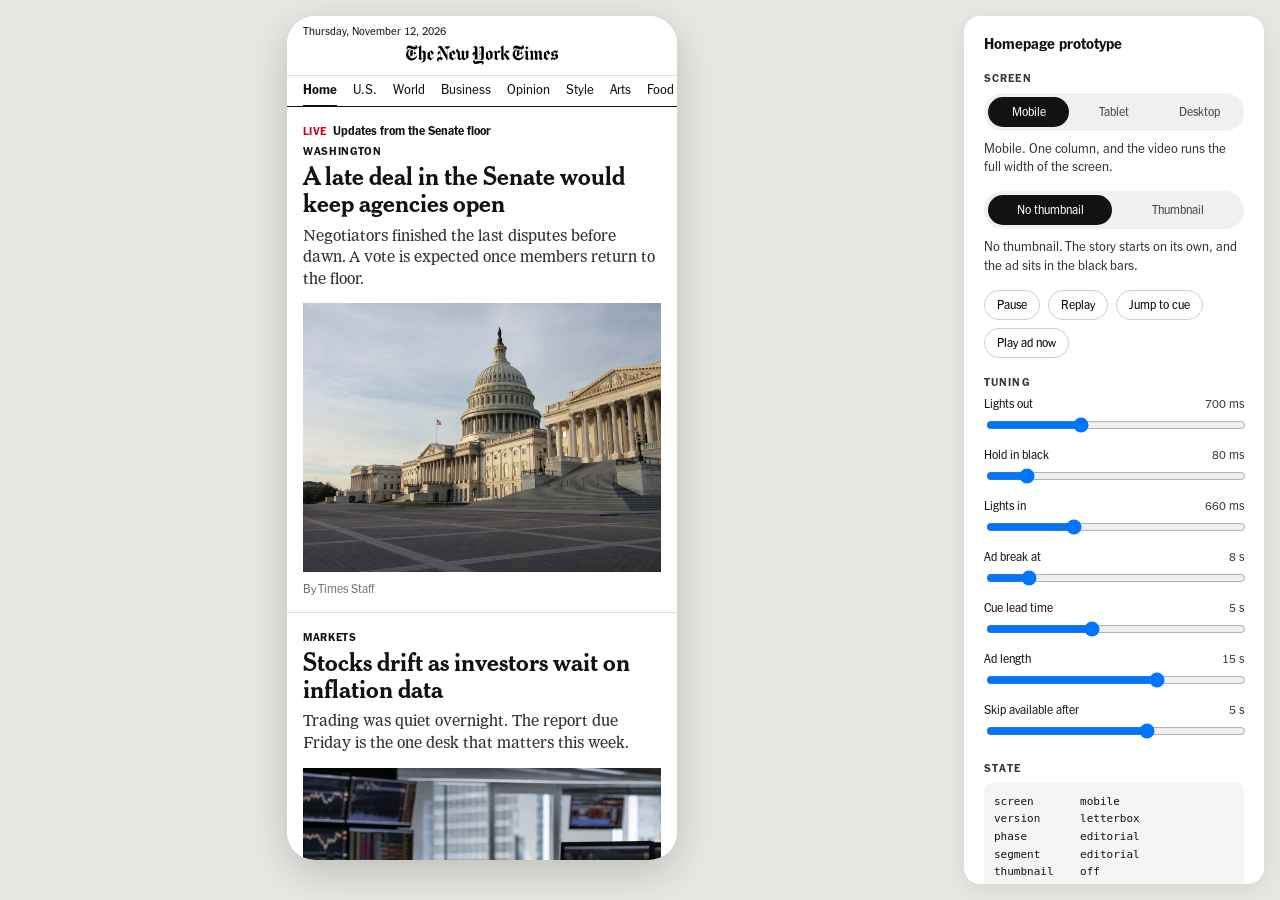
==== index.html @ c574f0b3 "Publish the responsive homepage video prototype. Co-authored-by: Cursor <cursoragent@cursor.com>" ====
<!doctype html>
<html lang="en">
<head>
  <meta charset="utf-8" />
  <meta name="viewport" content="width=device-width, initial-scale=1" />
  <title>Homepage prototype: Style</title>
  <link rel="stylesheet" href="styles.css" />
</head>
<body data-version="letterbox" data-layout="mobile">
  <main class="stage">

    <section class="phone" aria-label="Homepage">
      <header class="site-head">
        <p class="home-date">Thursday, November 12, 2026</p>
        <img class="masthead" src="media/nyt-logo.svg" alt="The New York Times">
        <nav class="chips" aria-label="Sections">
          <button class="is-active" type="button">Home</button>
          <button type="button">U.S.</button>
          <button type="button">World</button>
          <button type="button">Business</button>
          <button type="button">Opinion</button>
          <button type="button" id="styleJump">Style</button>
          <button type="button">Arts</button>
          <button type="button">Food</button>
          <button type="button">Travel</button>
        </nav>
      </header>

      <div class="home-scroll" id="homeScroll" tabindex="0">
        <div class="home-lead">
          <article class="story story-lead">
            <p class="live"><span>Live</span> Updates from the Senate floor</p>
            <p class="kicker">Washington</p>
            <h2 class="story-title">A late deal in the Senate would keep agencies open</h2>
            <p class="story-dek">Negotiators finished the last disputes before dawn. A vote is expected once members return to the floor.</p>
            <img class="photo" src="media/photo-senate.jpg" alt="">
            <p class="byline">By Times Staff</p>
          </article>

          <div class="home-rail">
            <article class="story">
              <p class="kicker">Markets</p>
              <h2 class="story-title">Stocks drift as investors wait on inflation data</h2>
              <p class="story-dek">Trading was quiet overnight. The report due Friday is the one desk that matters this week.</p>
              <img class="photo" src="media/photo-markets.jpg" alt="">
              <p class="byline">By Times Staff</p>
            </article>

            <article class="story">
              <p class="kicker">Weather</p>
              <h2 class="story-title">A long storm system stretches across the Midwest</h2>
              <p class="story-dek">Rain moves in from the west tonight, with colder air behind it by the weekend.</p>
              <p class="byline">By Times Staff</p>
            </article>
          </div>
        </div>

        <section class="feed-section" id="style">
          <h2 class="feed-section-title">Style</h2>

          <div class="section-grid">
            <div class="style-main">
              <div class="style-copy">
                <p class="kicker">Fashion Week</p>
                <h3 class="story-title">Fashion week looks that made it into our Spotlight for 2026</h3>
                <p class="story-dek">The coat, the shoe, and the bag that left the tents and ended up on the sidewalk.</p>
              </div>

              <div class="section-side">
                <article class="story story-compact">
                  <h3 class="story-title">The coat that took over the front row</h3>
                  <p class="byline">By Times Staff</p>
                </article>

                <article class="story story-compact">
                  <h3 class="story-title">Five bags that explained the season</h3>
                  <p class="byline">By Times Staff</p>
                </article>
              </div>
            </div>

            <div class="style-player">
            <div class="player" id="player" data-version="letterbox" data-state="editorial" data-segment="editorial">
              <video
                id="editorial"
                class="media editorial"
                src="media/editorial.mp4"
                playsinline
                muted
                preload="auto"
              ></video>

              <div class="ad-frame" id="adFrame">
                <img src="frame-media/ad-frame.png" alt="Sponsored by Louis Vuitton. Fashion Weeks Looks that spotlight Fall 2026.">
              </div>

              <div class="ad-backdrop" id="adBackdrop"></div>
              <div class="ad-stage" id="adStage">
                <video
                  id="ad"
                  class="media"
                  src="media/ad.mp4"
                  playsinline
                  muted
                  preload="auto"
                ></video>
                <div class="on-video">
                  <div class="ad-meta">
                    <span class="slug">AD</span>
                    <span class="timer" id="adTimer">0:15</span>
                  </div>
                </div>
              </div>

              <div class="chrome" id="chrome">
                <img class="mark" src="media/super-t.svg" alt="The New York Times">
                <div class="controls">
                  <button class="icon-btn" id="expandBtn" type="button" aria-label="Expand">
                    <svg viewBox="0 0 24 24" aria-hidden="true">
                      <path d="M14 5h5v5M19 5l-6 6M10 19H5v-5M5 19l6-6"/>
                    </svg>
                  </button>
                  <button class="icon-btn is-muted" id="muteBtn" type="button" aria-label="Unmute" aria-pressed="true">
                    <svg class="icon-sound" viewBox="0 0 24 24" aria-hidden="true">
                      <path d="M4.5 10h2.8L12 6.2v11.6L7.3 14H4.5v-4z"/>
                    </svg>
                    <svg class="icon-muted" viewBox="0 0 24 24" aria-hidden="true">
                      <path d="M4.5 10h2.8L12 6.2v11.6L7.3 14H4.5v-4zM16 9.5l4.5 5M20.5 9.5l-4.5 5"/>
                    </svg>
                  </button>
                  <button class="icon-btn" id="shareBtn" type="button" aria-label="Copy link">
                    <svg viewBox="0 0 24 24" aria-hidden="true">
                      <path d="M10 13.2a3.6 3.6 0 0 0 5.1.4l1.8-1.8a3.6 3.6 0 0 0-5.1-5.1l-1 1"/>
                      <path d="M14 10.8a3.6 3.6 0 0 0-5.1-.4l-1.8 1.8a3.6 3.6 0 0 0 5.1 5.1l1-1"/>
                    </svg>
                  </button>
                </div>
                <p class="credit">The New York Times</p>
              </div>

              <div class="brand-card" id="brandCard">
                <img class="brand-logo" src="media/louis-vuitton.svg" alt="Louis Vuitton">
                <p>Fall Collection 2026.</p>
                <span class="cta">Explore</span>
              </div>

              <p class="continues" id="continues">Video continues after advertisement</p>
              <div class="cue-pill" id="cuePill">Ad starts in <span id="cueCount">5</span></div>
              <button class="skip" id="skipBtn" type="button">Skip ad in 5</button>

              <div class="blackout" id="blackout"></div>

              <button class="play-toggle" id="playToggle" type="button" aria-label="Play">
                <svg viewBox="0 0 24 24" aria-hidden="true">
                  <path d="M9 7.2v9.6l8-4.8-8-4.8z" fill="currentColor"/>
                </svg>
              </button>

              <div class="progress">
                <div class="progress-fill" id="progressFill"></div>
                <div class="progress-knob" id="progressKnob"></div>
              </div>
            </div>

            <p class="caption">Alex Pena, Stephanie Figgins, Axel Boada and Caroline Kim</p>
            </div>
          </div>
        </section>

        <section class="feed-section" id="food">
          <h2 class="feed-section-title">Food</h2>
          <article class="story">
            <p class="kicker">Weeknight</p>
            <h3 class="story-title">A pot of beans that gets better every day</h3>
            <p class="story-dek">Start it on Sunday. By Wednesday it is the whole dinner.</p>
            <img class="photo" src="media/photo-food.jpg" alt="">
            <p class="byline">By Times Staff</p>
          </article>
        </section>
      </div>
    </section>

    <aside class="panel">
      <h2>Homepage prototype</h2>
      <h3>Screen</h3>
      <div class="layout-switch" role="group" aria-label="Screen size">
        <button class="is-on" id="layoutMobile" type="button" aria-pressed="true">Mobile</button>
        <button id="layoutTablet" type="button" aria-pressed="false">Tablet</button>
        <button id="layoutDesktop" type="button" aria-pressed="false">Desktop</button>
      </div>
      <p class="panel-lead" id="layoutNote">Mobile. One column, and the video runs the full width of the screen.</p>

      <div class="version-switch" role="group" aria-label="Video version">
        <button class="is-on" id="verLetterbox" type="button" aria-pressed="true">No thumbnail</button>
        <button id="verFrame" type="button" aria-pressed="false">Thumbnail</button>
      </div>
      <p class="panel-lead" id="switchNote">No thumbnail. The story starts on its own, and the ad sits in the black bars.</p>

      <div class="buttons">
        <button class="btn" id="playBtn" type="button">Pause</button>
        <button class="btn" id="replayBtn" type="button">Replay</button>
        <button class="btn" id="jumpBtn" type="button">Jump to cue</button>
        <button class="btn" id="triggerBtn" type="button">Play ad now</button>
      </div>

      <h3>Tuning</h3>

      <div class="frame-only">
        <label class="field">
          <span>Thumbnail length <output id="o-frameDuration"></output></span>
          <input type="range" id="s-frameDuration" min="1" max="4" step="0.5" value="2" />
        </label>
        <label class="field">
          <span>Thumbnail leads by <output id="o-frameLead"></output></span>
          <input type="range" id="s-frameLead" min="0" max="3" step="0.5" value="1" />
        </label>
      </div>

      <label class="field">
        <span>Lights out <output id="o-lightsOut"></output></span>
        <input type="range" id="s-lightsOut" min="200" max="1600" step="20" value="700" />
      </label>
      <label class="field">
        <span>Hold in black <output id="o-holdBlack"></output></span>
        <input type="range" id="s-holdBlack" min="0" max="600" step="20" value="80" />
      </label>
      <label class="field">
        <span>Lights in <output id="o-lightsIn"></output></span>
        <input type="range" id="s-lightsIn" min="200" max="1600" step="20" value="650" />
      </label>
      <label class="field">
        <span>Ad break at <output id="o-breakAt"></output></span>
        <input type="range" id="s-breakAt" min="6" max="20" step="1" value="8" />
      </label>
      <label class="field">
        <span>Cue lead time <output id="o-cueLead"></output></span>
        <input type="range" id="s-cueLead" min="3" max="8" step="1" value="5" />
      </label>
      <label class="field">
        <span>Ad length <output id="o-adDuration"></output></span>
        <input type="range" id="s-adDuration" min="5" max="20" step="1" value="15" />
      </label>
      <label class="field">
        <span>Skip available after <output id="o-skipAfter"></output></span>
        <input type="range" id="s-skipAfter" min="0" max="8" step="1" value="5" />
      </label>

      <h3>State</h3>
      <pre class="readout" id="readout"></pre>

      <h3>What you can move</h3>
      <ul class="notes">
        <li><b>Before the break:</b> “Ad starts in” sits on the editorial picture.</li>
        <li><b>On the ad:</b> “Video continues after advertisement,” AD slug, remaining time, skip, and the Louis Vuitton line.</li>
        <li>None of that type is burned into either clip.</li>
      </ul>
    </aside>

  </main>

  <script src="main.js"></script>
</body>
</html>
---- styles.css ----
@font-face {
  font-family: "NYT Cheltenham";
  src: url("fonts/NYTCheltenhamBold.otf") format("opentype");
  font-weight: 700;
  font-style: normal;
  font-display: swap;
}

@font-face {
  font-family: "NYT Cheltenham";
  src: url("fonts/NYTCheltenhamMedium.otf") format("opentype");
  font-weight: 500;
  font-style: normal;
  font-display: swap;
}

@font-face {
  font-family: "NYT Imperial";
  src: url("fonts/NYTImperialRegular.otf") format("opentype");
  font-weight: 400;
  font-style: normal;
  font-display: swap;
}

@font-face {
  font-family: "NYT Franklin";
  src: url("fonts/NYTFranklinMedium.otf") format("opentype");
  font-weight: 500;
  font-style: normal;
  font-display: swap;
}

@font-face {
  font-family: "NYT Franklin";
  src: url("fonts/NYTFranklinBold.otf") format("opentype");
  font-weight: 700;
  font-style: normal;
  font-display: swap;
}

:root {
  --ink: #121212;
  --ink-soft: #363636;
  --paper: #ffffff;
  --hairline: #dfdfdf;
  --serif: "NYT Cheltenham", Georgia, "Times New Roman", serif;
  --text: "NYT Imperial", Georgia, "Times New Roman", serif;
  --sans: "NYT Franklin", "Helvetica Neue", Arial, sans-serif;
  --ui-font: var(--sans);
  --ui-weight: 500;
}

* { box-sizing: border-box; }

body {
  margin: 0;
  min-height: 100vh;
  background: #e8e7e3;
  color: var(--ink);
  font-family: var(--sans);
  font-weight: 500;
}

.stage {
  min-height: 100vh;
  display: flex;
  justify-content: center;
  align-items: flex-start;
  padding: 16px 332px 16px 16px;
}

.phone {
  --gutter: 16px;
  flex: none;
  width: min(390px, 100%);
  height: min(844px, calc(100vh - 32px));
  display: flex;
  flex-direction: column;
  background: var(--paper);
  border-radius: 28px;
  box-shadow: 0 12px 40px rgba(0, 0, 0, 0.18);
  overflow: hidden;
}

.site-head {
  flex: none;
  background: #fff;
  border-bottom: 1px solid #121212;
}

.masthead {
  display: block;
  height: 20px;
  width: auto;
  margin: 8px auto 10px;
}

.home-scroll {
  flex: 1;
  overflow-x: hidden;
  overflow-y: auto;
  overscroll-behavior: contain;
  background: #fff;
  outline: none;
  scrollbar-width: none;
}

.home-scroll::-webkit-scrollbar { display: none; }

.home-date {
  margin: 0;
  padding: 10px var(--gutter) 0;
  font-family: var(--sans);
  font-size: 11px;
  font-weight: 500;
  line-height: 1;
  color: #121212;
}

.chips {
  display: flex;
  gap: 16px;
  overflow-x: auto;
  padding: 0 var(--gutter);
  background: #fff;
  border-top: 1px solid var(--hairline);
  scrollbar-width: none;
}

.chips::-webkit-scrollbar { display: none; }

.chips button {
  flex: none;
  margin: 0;
  padding: 8px 0 9px;
  border: 0;
  background: none;
  color: #121212;
  font-family: var(--sans);
  font-size: 13px;
  font-weight: 500;
  line-height: 1;
  cursor: pointer;
}

.chips button.is-active {
  font-weight: 700;
  box-shadow: inset 0 -1px 0 #121212;
}

.story {
  padding: 18px var(--gutter) 16px;
  border-bottom: 1px solid var(--hairline);
}

.feed-section .story { border-bottom-color: var(--hairline); }

.story-compact { padding-top: 14px; padding-bottom: 14px; }

.live {
  display: flex;
  align-items: center;
  gap: 6px;
  margin: 0 0 8px;
  font-family: var(--sans);
  font-size: 12px;
  font-weight: 700;
  line-height: 1;
}

.live span {
  color: #d0021b;
  letter-spacing: 0.04em;
  text-transform: uppercase;
  font-size: 11px;
}

.kicker {
  margin: 0 0 6px;
  font-family: var(--sans);
  font-size: 11px;
  font-weight: 700;
  letter-spacing: 0.06em;
  text-transform: uppercase;
  color: #121212;
}

.story-title {
  margin: 0 0 8px;
  font-family: var(--serif);
  font-weight: 700;
  font-size: 26px;
  line-height: 1.05;
}

.story-compact .story-title {
  font-family: var(--serif);
  font-size: 18px;
  font-weight: 500;
  line-height: 1.15;
}

.story-dek {
  margin: 0;
  font-family: var(--text);
  font-weight: 400;
  font-size: 16px;
  line-height: 1.35;
  color: #333;
}

.byline {
  margin: 10px 0 0;
  font-family: var(--sans);
  font-size: 12px;
  font-weight: 500;
  color: #727272;
}

.photo {
  display: block;
  width: 100%;
  height: auto;
  aspect-ratio: 4 / 3;
  margin-top: 12px;
  object-fit: cover;
  object-position: center;
  background: #d5d0c6;
}

.feed-section-title {
  margin: 0;
  padding: 18px var(--gutter) 2px;
  border-top: 1px solid #121212;
  font-family: var(--serif);
  font-size: 26px;
  font-weight: 700;
  line-height: 1;
}

#style { scroll-margin-top: 8px; }

.style-copy {
  padding: 18px var(--gutter) 0;
}

.style-player {
  padding: 0 var(--gutter) 16px;
  border-bottom: 1px solid var(--hairline);
}

.style-player .player {
  display: block;
  width: 100%;
  margin: 16px 0 0;
}

.section-grid {
  display: grid;
  grid-template-columns: minmax(0, 1fr);
  grid-template-areas:
    "copy"
    "player"
    "side";
}

.style-main { display: contents; }
.style-copy { grid-area: copy; }
.style-player { grid-area: player; }
.section-side { grid-area: side; min-width: 0; }

.caption {
  margin: 8px 0 0;
  font-family: var(--ui-font);
  font-size: 12px;
  font-weight: var(--ui-weight);
  line-height: 1.4;
  text-align: center;
  color: #8a8a8a;
}

/* ---------- Player (same as the article prototype) ---------- */
.player {
  position: relative;
  width: 100%;
  aspect-ratio: 9 / 16;
  background: #000;
  overflow: hidden;
  container-type: inline-size;
  font-family: var(--ui-font);
  --edge: 16px;
}

.media {
  position: absolute;
  inset: 0;
  width: 100%;
  height: 100%;
  object-fit: cover;
  background: #000;
}

.ad-backdrop {
  position: absolute;
  inset: 0;
  background: #000;
  opacity: 0;
  z-index: 1;
  pointer-events: none;
}

#player[data-segment="ad"] .ad-backdrop { opacity: 1; }
#player[data-segment="ad"] .editorial { opacity: 0; }

.ad-stage {
  position: absolute;
  left: 0;
  right: 0;
  top: 50%;
  width: 100%;
  aspect-ratio: 4 / 3;
  transform: translateY(-50%);
  opacity: 0;
  z-index: 2;
}

#player[data-segment="ad"] .ad-stage { opacity: 1; }

.on-video {
  position: absolute;
  inset: 0;
  z-index: 2;
  pointer-events: none;
}

.ad-meta {
  position: absolute;
  top: 12px;
  left: var(--edge);
  display: flex;
  gap: 8px;
  align-items: center;
  opacity: 0;
  transform: translateY(6px);
  transition: opacity 480ms ease, transform 480ms ease;
}

#player[data-segment="ad"] .ad-meta {
  opacity: 1;
  transform: none;
}

.slug,
.timer {
  color: #fff;
  font-size: 13px;
  font-weight: var(--ui-weight);
  line-height: 1;
  padding: 7px 10px;
  border-radius: 999px;
  background: rgba(190, 190, 190, 0.38);
  backdrop-filter: blur(12px);
}

.slug { letter-spacing: 0.04em; }

.brand-card {
  position: absolute;
  left: var(--edge);
  right: 16px;
  bottom: 23px;
  z-index: 3;
  color: #fff;
  opacity: 0;
  pointer-events: none;
}

#player[data-segment="ad"] .brand-card { opacity: 1; }

.brand-logo {
  display: block;
  height: 22px;
  width: auto;
  margin: 0 0 12px;
}

.brand-card p {
  margin: 0 0 16px;
  font-size: 12px;
  font-weight: 300;
  line-height: 1.3;
}

.cta {
  display: inline-block;
  background: #fff;
  color: #121212;
  border-radius: 999px;
  padding: 10px 22px;
  font-size: 15px;
  font-weight: var(--ui-weight);
}

.continues,
.cue-pill,
.skip {
  position: absolute;
  z-index: 3;
  color: #fff;
  line-height: 1;
  opacity: 0;
  transform: translateY(-8px);
  transition: opacity 480ms ease, transform 480ms ease;
}

.cue-pill,
.skip {
  top: 24px;
  left: var(--edge);
  font-size: 15px;
  font-weight: var(--ui-weight);
  letter-spacing: 0;
  padding: 11px 18px;
  border-radius: 999px;
  background: rgba(190, 190, 190, 0.38);
  backdrop-filter: blur(16px);
}

.continues {
  left: var(--edge);
  margin: 0;
  font-size: 14px;
  font-weight: var(--ui-weight);
  letter-spacing: 0.02em;
  top: calc(50% - (100cqi * 3 / 8) - 28px);
}

#player[data-segment="ad"] .continues {
  opacity: 1;
  transform: none;
}

.chrome {
  position: absolute;
  inset: 0;
  z-index: 3;
  pointer-events: none;
}

#player[data-segment="ad"] .chrome { opacity: 0; }

.mark {
  position: absolute;
  top: 12px;
  right: var(--edge);
  width: 60px;
  height: 60px;
  object-fit: contain;
}

.controls {
  position: absolute;
  right: var(--edge);
  bottom: 22px;
  display: flex;
  flex-direction: column;
  gap: 16px;
}

.icon-btn {
  width: 32px;
  height: 32px;
  padding: 0;
  border: 0;
  background: transparent;
  color: #fff;
  pointer-events: auto;
  cursor: pointer;
}

.icon-btn svg {
  width: 22px;
  height: 22px;
  fill: none;
  stroke: currentColor;
  stroke-width: 2.4;
  stroke-linecap: round;
  stroke-linejoin: round;
}

.icon-btn .icon-muted { display: none; }
.icon-btn.is-muted .icon-sound { display: none; }
.icon-btn.is-muted .icon-muted { display: block; }

#player[data-segment="ad"] .icon-btn { pointer-events: none; }

.credit {
  position: absolute;
  left: 12px;
  bottom: 18px;
  margin: 0;
  color: #fff;
  font-size: 12px;
  font-weight: var(--ui-weight);
}

#player[data-state="cue"] .cue-pill {
  opacity: 1;
  transform: none;
}

.skip {
  border: 0;
  color: #fff;
  cursor: default;
  pointer-events: none;
}

#player[data-segment="ad"] .skip {
  opacity: 1;
  transform: none;
  pointer-events: auto;
}

.skip.ready { cursor: pointer; }

.blackout {
  position: absolute;
  inset: 0;
  background: #000;
  opacity: 0;
  pointer-events: none;
  z-index: 4;
}

.play-toggle {
  position: absolute;
  top: 50%;
  left: 50%;
  z-index: 6;
  width: 76px;
  height: 76px;
  margin: 0;
  padding: 0;
  border: 0;
  border-radius: 50%;
  background: rgba(20, 20, 20, 0.45);
  color: #fff;
  transform: translate(-50%, -50%);
  cursor: pointer;
  display: none;
}

.player.is-paused .play-toggle { display: grid; place-items: center; }

.play-toggle svg {
  width: 34px;
  height: 34px;
  margin-left: 4px;
}

.progress {
  position: absolute;
  left: 0;
  right: 0;
  bottom: 0;
  height: 8px;
  background: #6e6e6e;
  z-index: 5;
}

.progress-fill {
  height: 100%;
  width: 0;
  background: #141414;
}

.progress-knob {
  position: absolute;
  top: 50%;
  left: 0;
  width: 16px;
  height: 16px;
  border-radius: 50%;
  background: #fff;
  transform: translateY(-50%);
}

/* ---------- Control panel ---------- */
.panel {
  position: fixed;
  top: 16px;
  right: 16px;
  bottom: 16px;
  z-index: 20;
  width: 300px;
  margin: 0;
  overflow: auto;
  background: #fff;
  border-radius: 16px;
  padding: 20px;
  box-shadow: 0 6px 24px rgba(0, 0, 0, 0.08);
  font-size: 13px;
}

.panel h2 { margin: 0 0 8px; font-size: 15px; }

.panel-lead {
  margin: 0 0 14px;
  font-size: 13px;
  line-height: 1.4;
  color: var(--ink-soft);
}

.panel h3 {
  margin: 18px 0 8px;
  font-size: 11px;
  letter-spacing: 0.1em;
  text-transform: uppercase;
  color: var(--ink-soft);
}

.buttons { display: flex; flex-wrap: wrap; gap: 8px; }

.btn {
  font: inherit;
  font-size: 12px;
  background: #fff;
  border: 1px solid #cfcfcf;
  border-radius: 999px;
  padding: 7px 12px;
  cursor: pointer;
}

.btn:hover { border-color: var(--ink); }

.field { display: block; margin-bottom: 10px; }

.field span {
  display: flex;
  justify-content: space-between;
  font-size: 12px;
  margin-bottom: 4px;
}

.field output {
  color: var(--ink-soft);
  font-variant-numeric: tabular-nums;
}

.field input { width: 100%; }

.readout {
  margin: 0;
  padding: 10px;
  background: #f5f5f5;
  border-radius: 8px;
  font-family: ui-monospace, Menlo, monospace;
  font-size: 11px;
  line-height: 1.6;
  white-space: pre;
}

.notes {
  margin: 0;
  padding-left: 16px;
  font-size: 12px;
  line-height: 1.5;
}

.notes li { margin-bottom: 6px; }

.version-switch,
.layout-switch {
  display: grid;
  gap: 4px;
  margin: 0 0 10px;
  padding: 4px;
  background: #f0f0f0;
  border-radius: 999px;
}

.version-switch { grid-template-columns: 1fr 1fr; }
.layout-switch { grid-template-columns: 1fr 1fr 1fr; }

.version-switch button,
.layout-switch button {
  border: 0;
  border-radius: 999px;
  background: transparent;
  color: #444;
  font: inherit;
  font-size: 12px;
  padding: 8px 4px;
  cursor: pointer;
}

.version-switch button.is-on,
.layout-switch button.is-on {
  background: #121212;
  color: #fff;
}

.frame-only { display: none; }
body[data-version="frame"] .frame-only { display: block; }

/* Thumbnail version: sponsored still, then a full-frame ad. */
.ad-frame {
  position: absolute;
  inset: 0;
  z-index: 2;
  opacity: 0;
  pointer-events: none;
  background: #000;
}

.ad-frame img {
  display: block;
  width: 100%;
  height: 100%;
  object-fit: cover;
}

#player[data-version="frame"] .editorial { transition: opacity 520ms ease; }

#player[data-version="frame"][data-state="waiting"] .editorial {
  opacity: 0;
  transition: none;
}

#player[data-version="frame"][data-state="frame"] .ad-frame {
  opacity: 1;
  transition: none;
}

#player[data-version="frame"][data-state="editorial"] .ad-frame,
#player[data-version="frame"][data-state="cue"] .ad-frame,
#player[data-version="frame"][data-state="lights-out"] .ad-frame,
#player[data-version="frame"][data-state="lights-in"] .ad-frame,
#player[data-version="frame"][data-state="ad"] .ad-frame,
#player[data-version="frame"][data-segment="ad"] .ad-frame {
  opacity: 0;
  transition: opacity 520ms ease;
}

#player[data-version="frame"][data-state="frame"] .editorial {
  opacity: 1;
  transition: none;
}

#player[data-version="frame"] .ad-stage {
  inset: 0;
  top: 0;
  width: 100%;
  height: 100%;
  aspect-ratio: auto;
  transform: none;
}

#player[data-version="frame"] .ad-meta { top: 58px; }

#player[data-version="frame"] .continues {
  top: 18px;
  right: 16px;
  text-shadow: 0 1px 8px rgba(0, 0, 0, 0.45);
}

#player[data-version="frame"] .skip {
  top: 54px;
  right: var(--edge);
  left: auto;
}

#player[data-version="frame"] .brand-card::before {
  content: "";
  position: absolute;
  left: -16px;
  right: -16px;
  bottom: -23px;
  height: 210px;
  background: linear-gradient(to top, rgba(0, 0, 0, 0.62), rgba(0, 0, 0, 0));
  z-index: -1;
}

#player[data-version="frame"][data-state="waiting"] .chrome,
#player[data-version="frame"][data-state="frame"] .chrome,
#player[data-version="frame"][data-state="waiting"] .progress,
#player[data-version="frame"][data-state="frame"] .progress {
  opacity: 0;
}

#player[data-version="frame"][data-state="waiting"] .icon-btn,
#player[data-version="frame"][data-state="frame"] .icon-btn,
#player[data-version="frame"][data-state="waiting"] .play-toggle,
#player[data-version="frame"][data-state="frame"] .play-toggle {
  pointer-events: none;
  display: none;
}

/* ---------- Screen sizes ---------- */
body[data-layout="tablet"] .phone {
  --gutter: 28px;
  width: min(834px, 100%);
  height: min(1112px, calc(100vh - 32px));
  border-radius: 18px;
}

body[data-layout="desktop"] .phone {
  --gutter: 40px;
  width: min(1280px, 100%);
  height: calc(100vh - 32px);
  border-radius: 10px;
  box-shadow: 0 10px 36px rgba(0, 0, 0, 0.12);
}

body:is([data-layout="tablet"], [data-layout="desktop"]) .masthead {
  height: 28px;
  margin: 10px auto 12px;
}

body[data-layout="desktop"] .masthead {
  height: 42px;
  margin: 6px auto 14px;
}

body[data-layout="desktop"] .home-date {
  padding-top: 12px;
  font-size: 12px;
}

body:is([data-layout="tablet"], [data-layout="desktop"]) .chips {
  justify-content: center;
  gap: 22px;
}

body[data-layout="desktop"] .chips {
  gap: 26px;
}

body:is([data-layout="tablet"], [data-layout="desktop"]) .chips button {
  font-size: 14px;
  padding: 10px 0 11px;
}

body:is([data-layout="tablet"], [data-layout="desktop"]) .chips button.is-active {
  box-shadow: none;
}

body:is([data-layout="tablet"], [data-layout="desktop"]) .story-title {
  text-wrap: balance;
}

body:is([data-layout="tablet"], [data-layout="desktop"]) .home-lead {
  display: grid;
  grid-template-columns: minmax(0, 1.4fr) minmax(240px, 0.85fr);
  align-items: stretch;
  border-bottom: 0;
}

body[data-layout="desktop"] .home-lead {
  grid-template-columns: minmax(0, 1.85fr) minmax(300px, 0.9fr);
}

body:is([data-layout="tablet"], [data-layout="desktop"]) .home-lead .story {
  border-bottom: 0;
  min-width: 0;
}

body:is([data-layout="tablet"], [data-layout="desktop"]) .home-rail {
  border-left: 1px solid var(--hairline);
}

body:is([data-layout="tablet"], [data-layout="desktop"]) .home-rail .story + .story {
  border-top: 1px solid var(--hairline);
}

body[data-layout="tablet"] .story-lead .story-title { font-size: 32px; }
body[data-layout="tablet"] .feed-section-title { font-size: 28px; }

body[data-layout="desktop"] .story-lead .story-title {
  font-size: 36px;
  line-height: 1.02;
}

body[data-layout="desktop"] .story-lead .story-dek { font-size: 17px; line-height: 1.35; }

body:is([data-layout="tablet"], [data-layout="desktop"]) .home-rail .story-title {
  font-size: 20px;
  font-weight: 700;
  line-height: 1.1;
}


body[data-layout="desktop"] .home-rail .story-title { font-size: 22px; }
body[data-layout="desktop"] .feed-section-title {
  font-size: 28px;
  padding-top: 22px;
}

body:is([data-layout="tablet"], [data-layout="desktop"]) .section-grid {
  grid-template-columns: minmax(0, 1fr) clamp(280px, 42%, 360px);
  grid-template-areas: "main player";
  column-gap: 28px;
  align-items: start;
  padding: 8px var(--gutter) 20px;
}

body[data-layout="desktop"] .section-grid {
  grid-template-columns: minmax(0, 1fr) clamp(300px, 34%, 420px);
  column-gap: 36px;
}

body:is([data-layout="tablet"], [data-layout="desktop"]) .style-main {
  display: flex;
  flex-direction: column;
  grid-area: main;
  min-width: 0;
  align-self: start;
}

body:is([data-layout="tablet"], [data-layout="desktop"]) .style-copy {
  grid-area: auto;
  padding: 8px 0 0;
}

body:is([data-layout="tablet"], [data-layout="desktop"]) .style-player {
  grid-area: player;
  min-width: 0;
  align-self: start;
  padding: 8px 0 0;
  border-bottom: 0;
}

body:is([data-layout="tablet"], [data-layout="desktop"]) .style-player .player {
  margin-top: 0;
}

body[data-layout="tablet"] .style-copy .story-title { font-size: 28px; }

body[data-layout="desktop"] .style-copy .story-title {
  font-size: 32px;
  line-height: 1.05;
}

body[data-layout="desktop"] .style-copy .story-dek { font-size: 17px; line-height: 1.35; }

body:is([data-layout="tablet"], [data-layout="desktop"]) .section-side {
  grid-area: auto;
  display: flex;
  flex-direction: column;
  min-width: 0;
  margin-top: 22px;
  border-top: 1px solid var(--hairline);
}

body:is([data-layout="tablet"], [data-layout="desktop"]) .section-side .story {
  border-bottom: 0;
  padding: 16px 0 14px;
}

body:is([data-layout="tablet"], [data-layout="desktop"]) .section-side .story + .story {
  border-top: 1px solid var(--hairline);
  padding: 16px 0 14px;
}

body[data-layout="desktop"] .story-compact .story-title { font-size: 20px; }

body:is([data-layout="tablet"], [data-layout="desktop"]) #food .story {
  display: grid;
  grid-template-columns: minmax(0, 1fr) minmax(200px, 340px);
  column-gap: 28px;
  align-items: start;
}

body:is([data-layout="tablet"], [data-layout="desktop"]) #food .photo {
  grid-column: 2;
  grid-row: 1 / span 6;
  height: auto;
  margin-top: 0;
}

body[data-layout="desktop"] #food .story-title { font-size: 28px; }

@media (max-width: 1080px) {
  .stage {
    flex-direction: column;
    align-items: center;
    gap: 16px;
    padding: 16px;
  }

  .panel {
    position: static;
    width: min(480px, 100%);
    bottom: auto;
  }
}
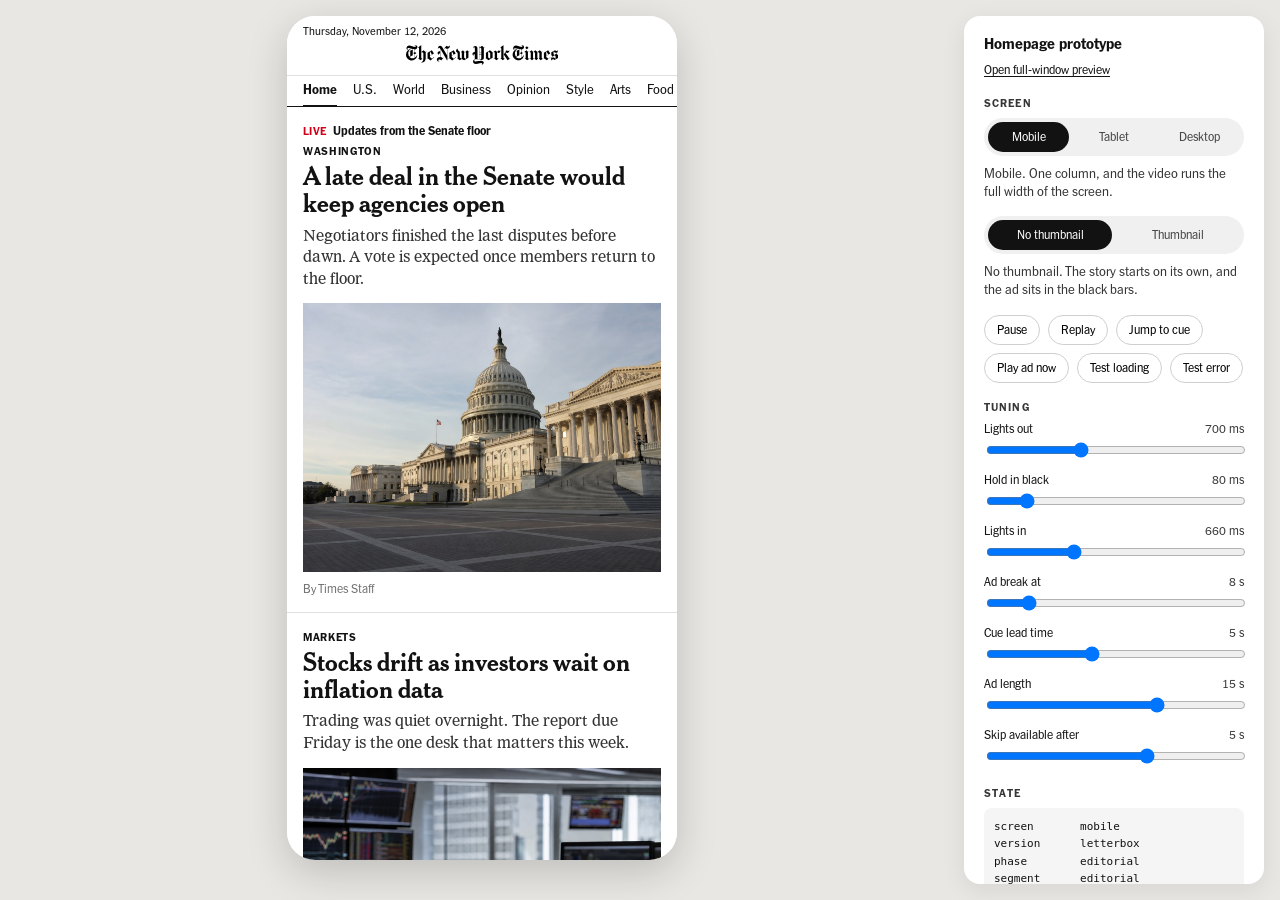
==== commit 0d48e6ae: "Update homepage prototype: layout, screen sizes, photos, and preview page Co-authored-by: Cursor <cu" ====
--- a/index.html
+++ b/index.html
@@ -4,7 +4,13 @@
   <meta charset="utf-8" />
   <meta name="viewport" content="width=device-width, initial-scale=1" />
   <title>Homepage prototype: Style</title>
-  <link rel="stylesheet" href="styles.css" />
+  <script>
+    // ?view=window drops the phone frame and uses the real browser window.
+    if (new URLSearchParams(location.search).get("view") === "window") {
+      document.documentElement.dataset.view = "window";
+    }
+  </script>
+  <link rel="stylesheet" href="styles.css?v=4" />
 </head>
 <body data-version="letterbox" data-layout="mobile">
   <main class="stage">
@@ -80,7 +86,7 @@
             </div>
 
             <div class="style-player">
-            <div class="player" id="player" data-version="letterbox" data-state="editorial" data-segment="editorial">
+            <div class="player is-loading" id="player" data-version="letterbox" data-state="editorial" data-segment="editorial">
               <video
                 id="editorial"
                 class="media editorial"
@@ -134,6 +140,12 @@
                       <path d="M14 10.8a3.6 3.6 0 0 0-5.1-.4l-1.8 1.8a3.6 3.6 0 0 0 5.1 5.1l1-1"/>
                     </svg>
                   </button>
+                  <button class="icon-btn" id="ccBtn" type="button" aria-label="Captions" aria-pressed="false">
+                    <svg viewBox="0 0 24 24" aria-hidden="true">
+                      <rect x="3.5" y="5.5" width="17" height="13" rx="2"/>
+                      <path d="M10.4 10.3a2 2 0 1 0 0 3.4M16.4 10.3a2 2 0 1 0 0 3.4"/>
+                    </svg>
+                  </button>
                 </div>
                 <p class="credit">The New York Times</p>
               </div>
@@ -159,6 +171,14 @@
               <div class="progress">
                 <div class="progress-fill" id="progressFill"></div>
                 <div class="progress-knob" id="progressKnob"></div>
+              </div>
+
+              <div class="loading" id="loading" role="status" aria-label="Loading video">
+                <span class="spinner"></span>
+              </div>
+
+              <div class="error-card" id="errorCard" role="alert">
+                <p id="errorText">Unable to play video. Please refresh to try again.</p>
               </div>
             </div>
 
@@ -180,8 +200,15 @@
       </div>
     </section>
 
-    <aside class="panel">
-      <h2>Homepage prototype</h2>
+    <aside class="panel" id="panel">
+      <div class="panel-head">
+        <h2>Homepage prototype</h2>
+        <button class="panel-close" id="panelClose" type="button" aria-label="Hide tuning panel">Hide</button>
+      </div>
+      <p class="panel-links">
+        <a class="open-window" href="?view=window" target="_blank" rel="noopener">Open full-window preview</a>
+        <a class="open-frame" href="./">Back to phone frame</a>
+      </p>
       <h3>Screen</h3>
       <div class="layout-switch" role="group" aria-label="Screen size">
         <button class="is-on" id="layoutMobile" type="button" aria-pressed="true">Mobile</button>
@@ -196,11 +223,21 @@
       </div>
       <p class="panel-lead" id="switchNote">No thumbnail. The story starts on its own, and the ad sits in the black bars.</p>
 
+      <div class="frame-only">
+        <div class="thumb-switch" role="group" aria-label="Thumbnail design">
+          <button class="is-on" id="thumbA" type="button" aria-pressed="true">Intro Slate</button>
+          <button id="thumbB" type="button" aria-pressed="false">Static Cover</button>
+        </div>
+        <p class="panel-lead" id="thumbNote">Intro Slate. A darkened close-up with the headline centered and the Louis Vuitton mark at the bottom.</p>
+      </div>
+
       <div class="buttons">
         <button class="btn" id="playBtn" type="button">Pause</button>
         <button class="btn" id="replayBtn" type="button">Replay</button>
         <button class="btn" id="jumpBtn" type="button">Jump to cue</button>
         <button class="btn" id="triggerBtn" type="button">Play ad now</button>
+        <button class="btn" id="loadingBtn" type="button">Test loading</button>
+        <button class="btn" id="errorBtn" type="button">Test error</button>
       </div>
 
       <h3>Tuning</h3>
@@ -256,8 +293,13 @@
       </ul>
     </aside>
 
+    <button class="sheet-tab" id="sheetTab" type="button" aria-controls="panel" aria-expanded="false">
+      <svg viewBox="0 0 24 24" aria-hidden="true"><path d="M6 14l6-6 6 6"/></svg>
+      <span class="sheet-label">Tuning</span>
+    </button>
+
   </main>
 
-  <script src="main.js"></script>
+  <script src="main.js?v=5"></script>
 </body>
 </html>
--- a/styles.css
+++ b/styles.css
@@ -584,6 +584,80 @@
   border-radius: 50%;
   background: #fff;
   transform: translateY(-50%);
+}
+
+/* ---------- Loading and error states (July 2026 video spec) ---------- */
+.loading,
+.error-card {
+  position: absolute;
+  inset: 0;
+  display: none;
+  place-items: center;
+}
+
+.loading {
+  z-index: 5;
+  pointer-events: none;
+}
+
+/* Blur layer over the current frame, spinner on top */
+.loading::before {
+  content: "";
+  position: absolute;
+  inset: 0;
+  background: rgba(0, 0, 0, 0.25);
+  backdrop-filter: blur(10px);
+  -webkit-backdrop-filter: blur(10px);
+}
+
+.spinner {
+  position: relative;
+  width: 32px;
+  height: 32px;
+  border: 3px solid rgba(255, 255, 255, 0.35);
+  border-top-color: #fff;
+  border-radius: 50%;
+  animation: spin 0.9s linear infinite;
+}
+
+@keyframes spin {
+  to { transform: rotate(360deg); }
+}
+
+.player.is-loading .loading { display: grid; }
+
+.error-card {
+  z-index: 7;
+  padding: 24px;
+  background: rgba(0, 0, 0, 0.88);
+  color: #fff;
+  text-align: center;
+  pointer-events: none;
+}
+
+.error-card p {
+  margin: 0;
+  font-size: 15px;
+  line-height: 1.4;
+  max-width: 280px;
+}
+
+.player.is-error .error-card { display: grid; }
+
+.player.is-error .chrome,
+.player.is-error .progress,
+.player.is-error .play-toggle,
+.player.is-error .skip,
+.player.is-error .cue-pill,
+.player.is-error .continues,
+.player.is-error .loading {
+  display: none;
+}
+
+.icon-btn.is-on svg { stroke: #fff; }
+.icon-btn[aria-pressed="true"] {
+  background: rgba(255, 255, 255, 0.22);
+  border-radius: 6px;
 }
 
 /* ---------- Control panel ---------- */
@@ -671,6 +745,7 @@
 .notes li { margin-bottom: 6px; }
 
 .version-switch,
+.thumb-switch,
 .layout-switch {
   display: grid;
   gap: 4px;
@@ -680,10 +755,12 @@
   border-radius: 999px;
 }
 
-.version-switch { grid-template-columns: 1fr 1fr; }
+.version-switch,
+.thumb-switch { grid-template-columns: 1fr 1fr; }
 .layout-switch { grid-template-columns: 1fr 1fr 1fr; }
 
 .version-switch button,
+.thumb-switch button,
 .layout-switch button {
   border: 0;
   border-radius: 999px;
@@ -696,6 +773,7 @@
 }
 
 .version-switch button.is-on,
+.thumb-switch button.is-on,
 .layout-switch button.is-on {
   background: #121212;
   color: #fff;
@@ -981,6 +1059,135 @@
 
 body[data-layout="desktop"] #food .story-title { font-size: 28px; }
 
+/* ---------- Panel header and links (both views) ---------- */
+.panel-head {
+  display: flex;
+  align-items: center;
+  justify-content: space-between;
+  gap: 12px;
+  margin: 0 0 8px;
+}
+
+.panel-head h2 { margin: 0; }
+
+.panel-close,
+.sheet-tab { display: none; }
+
+.panel-links {
+  margin: 0 0 14px;
+  font-size: 12px;
+  line-height: 1.4;
+}
+
+.panel-links a {
+  color: var(--ink);
+  text-decoration: underline;
+  text-underline-offset: 2px;
+}
+
+.open-frame { display: none; }
+
+/* ---------- Full-window view (?view=window) ----------
+   No phone frame. Layout follows the real window width, and the
+   tuning panel becomes a bottom sheet with a toggle tab. */
+html[data-view="window"] body { background: #fff; }
+
+html[data-view="window"] .stage {
+  min-height: 100vh;
+  min-height: 100dvh;
+  padding: 0;
+  gap: 0;
+}
+
+html[data-view="window"] body[data-layout] .phone {
+  width: 100%;
+  max-width: 1280px;
+  height: 100vh;
+  height: 100dvh;
+  border-radius: 0;
+  box-shadow: none;
+}
+
+html[data-view="window"] .layout-switch { display: none; }
+html[data-view="window"] .open-window { display: none; }
+html[data-view="window"] .open-frame { display: inline; }
+
+html[data-view="window"] .panel {
+  position: fixed;
+  top: auto;
+  right: auto;
+  bottom: 0;
+  left: 50%;
+  z-index: 40;
+  width: min(560px, 100%);
+  max-height: min(62vh, 560px);
+  max-height: min(62dvh, 560px);
+  padding-bottom: 28px;
+  border-radius: 16px 16px 0 0;
+  box-shadow: 0 -10px 36px rgba(0, 0, 0, 0.2);
+  transform: translate(-50%, 100%);
+  transition: transform 320ms cubic-bezier(0.32, 0.72, 0, 1);
+}
+
+html[data-view="window"] .panel.is-open { transform: translate(-50%, 0); }
+
+html[data-view="window"] .panel-close {
+  display: inline-block;
+  font: inherit;
+  font-size: 12px;
+  padding: 6px 12px;
+  border: 1px solid #cfcfcf;
+  border-radius: 999px;
+  background: #fff;
+  cursor: pointer;
+}
+
+html[data-view="window"] .panel-close:hover { border-color: var(--ink); }
+
+html[data-view="window"] .sheet-tab {
+  position: fixed;
+  left: 50%;
+  bottom: 0;
+  z-index: 41;
+  display: flex;
+  align-items: center;
+  gap: 6px;
+  height: 32px;
+  padding: 0 14px 0 10px;
+  border: 0;
+  border-radius: 12px 12px 0 0;
+  background: rgba(18, 18, 18, 0.88);
+  backdrop-filter: blur(8px);
+  -webkit-backdrop-filter: blur(8px);
+  color: #fff;
+  font: inherit;
+  font-size: 12px;
+  font-weight: 700;
+  letter-spacing: 0.02em;
+  cursor: pointer;
+  transform: translate(-50%, calc(-1 * var(--sheet-h, 0px)));
+  transition: transform 320ms cubic-bezier(0.32, 0.72, 0, 1);
+}
+
+html[data-view="window"] .sheet-tab svg {
+  width: 16px;
+  height: 16px;
+  fill: none;
+  stroke: currentColor;
+  stroke-width: 2.4;
+  stroke-linecap: round;
+  stroke-linejoin: round;
+  transition: transform 320ms cubic-bezier(0.32, 0.72, 0, 1);
+}
+
+html[data-view="window"] .sheet-tab[aria-expanded="true"] svg { transform: rotate(180deg); }
+
+@media (prefers-reduced-motion: reduce) {
+  html[data-view="window"] .panel,
+  html[data-view="window"] .sheet-tab,
+  html[data-view="window"] .sheet-tab svg { transition: none; }
+}
+
 @media (max-width: 1080px) {
   .stage {
     flex-direction: column;
